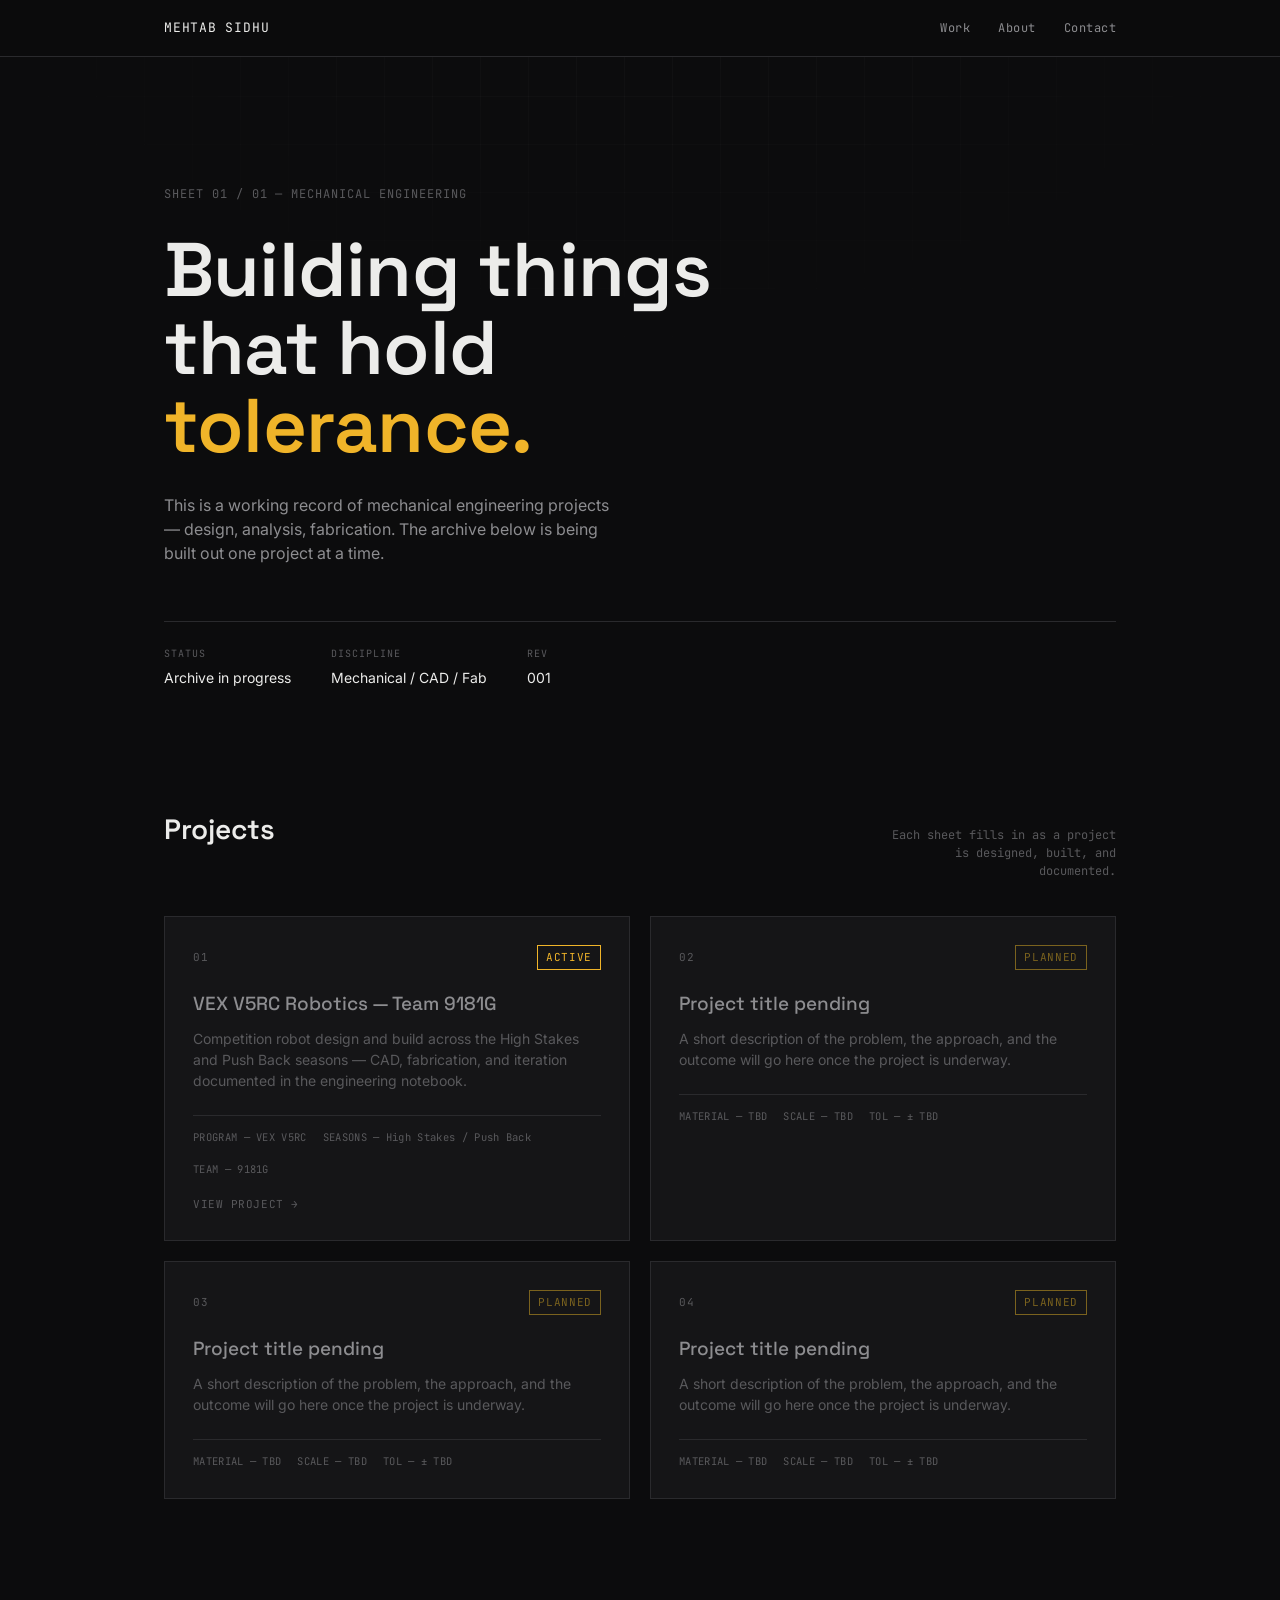
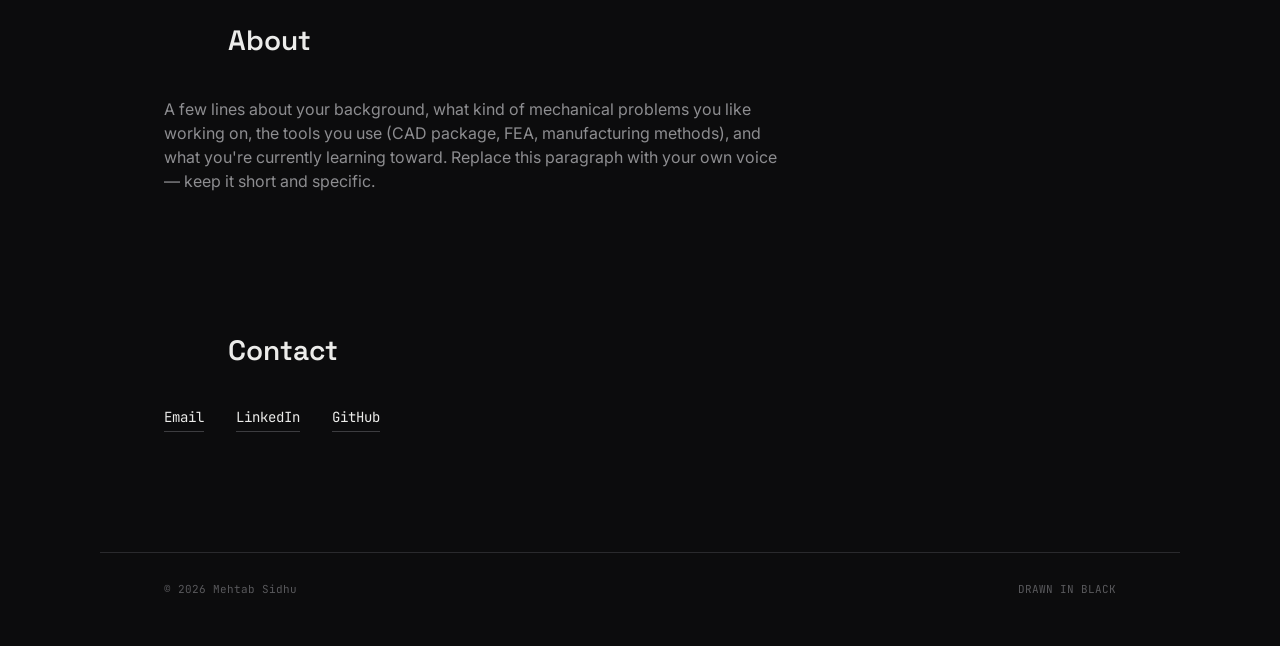
==== index.html @ 67f7d833 "Add portfolio site files" ====
<!DOCTYPE html>
<html lang="en">
<head>
<meta charset="UTF-8">
<meta name="viewport" content="width=device-width, initial-scale=1.0">
<title>Mehtab Sidhu — Mechanical Engineering Portfolio</title>
<meta name="description" content="Mechanical engineering projects, in development.">
<link rel="preconnect" href="https://fonts.googleapis.com">
<link rel="preconnect" href="https://fonts.gstatic.com" crossorigin>
<link href="https://fonts.googleapis.com/css2?family=Space+Grotesk:wght@400;500;600;700&family=Inter:wght@400;500;600&family=JetBrains+Mono:wght@400;500&display=swap" rel="stylesheet">
<link rel="stylesheet" href="style.css">
</head>
<body>

<div class="grid-overlay" aria-hidden="true"></div>

<header class="site-header">
  <div class="header-inner">
    <a href="#top" class="mark">MEHTAB&nbsp;SIDHU</a>
    <nav class="nav">
      <a href="#work">Work</a>
      <a href="#about">About</a>
      <a href="#contact">Contact</a>
    </nav>
  </div>
</header>

<main id="top">

  <section class="hero">
    <div class="hero-inner">
      <p class="hero-eyebrow">SHEET&nbsp;01&nbsp;/&nbsp;01 — MECHANICAL ENGINEERING</p>
      <h1 class="hero-title">
        Building things<br>
        that hold<br>
        <span class="accent">tolerance.</span>
      </h1>
      <p class="hero-sub">
        This is a working record of mechanical engineering projects —
        design, analysis, fabrication. The archive below is being built out
        one project at a time.
      </p>
      <div class="hero-meta">
        <div class="meta-block">
          <span class="meta-label">STATUS</span>
          <span class="meta-value">Archive in progress</span>
        </div>
        <div class="meta-block">
          <span class="meta-label">DISCIPLINE</span>
          <span class="meta-value">Mechanical / CAD / Fab</span>
        </div>
        <div class="meta-block">
          <span class="meta-label">REV</span>
          <span class="meta-value">001</span>
        </div>
      </div>
    </div>
  </section>

  <section class="work" id="work">
    <div class="section-head">
      <h2>Projects</h2>
      <p class="section-note">Each sheet fills in as a project is designed, built, and documented.</p>
    </div>

    <div class="project-grid">

      <a class="project-card" data-status="active" href="projects/vex-9181g.html">
        <div class="card-corner tl"></div><div class="card-corner tr"></div>
        <div class="card-corner bl"></div><div class="card-corner br"></div>
        <div class="card-top">
          <span class="card-index">01</span>
          <span class="card-status">ACTIVE</span>
        </div>
        <h3 class="card-title">VEX V5RC Robotics — Team 9181G</h3>
        <p class="card-desc">Competition robot design and build across the High Stakes and Push Back seasons — CAD, fabrication, and iteration documented in the engineering notebook.</p>
        <div class="card-spec">
          <span>PROGRAM — VEX V5RC</span>
          <span>SEASONS — High Stakes / Push Back</span>
          <span>TEAM — 9181G</span>
        </div>
        <span class="card-view">VIEW PROJECT →</span>
      </a>

      <article class="project-card" data-status="planned">
        <div class="card-corner tl"></div><div class="card-corner tr"></div>
        <div class="card-corner bl"></div><div class="card-corner br"></div>
        <div class="card-top">
          <span class="card-index">02</span>
          <span class="card-status">PLANNED</span>
        </div>
        <h3 class="card-title">Project title pending</h3>
        <p class="card-desc">A short description of the problem, the approach, and the outcome will go here once the project is underway.</p>
        <div class="card-spec">
          <span>MATERIAL — TBD</span>
          <span>SCALE — TBD</span>
          <span>TOL — ± TBD</span>
        </div>
      </article>

      <article class="project-card" data-status="planned">
        <div class="card-corner tl"></div><div class="card-corner tr"></div>
        <div class="card-corner bl"></div><div class="card-corner br"></div>
        <div class="card-top">
          <span class="card-index">03</span>
          <span class="card-status">PLANNED</span>
        </div>
        <h3 class="card-title">Project title pending</h3>
        <p class="card-desc">A short description of the problem, the approach, and the outcome will go here once the project is underway.</p>
        <div class="card-spec">
          <span>MATERIAL — TBD</span>
          <span>SCALE — TBD</span>
          <span>TOL — ± TBD</span>
        </div>
      </article>

      <article class="project-card" data-status="planned">
        <div class="card-corner tl"></div><div class="card-corner tr"></div>
        <div class="card-corner bl"></div><div class="card-corner br"></div>
        <div class="card-top">
          <span class="card-index">04</span>
          <span class="card-status">PLANNED</span>
        </div>
        <h3 class="card-title">Project title pending</h3>
        <p class="card-desc">A short description of the problem, the approach, and the outcome will go here once the project is underway.</p>
        <div class="card-spec">
          <span>MATERIAL — TBD</span>
          <span>SCALE — TBD</span>
          <span>TOL — ± TBD</span>
        </div>
      </article>

    </div>
  </section>

  <section class="about" id="about">
    <div class="section-head">
      <h2>About</h2>
    </div>
    <p class="about-text">
      A few lines about your background, what kind of mechanical problems you
      like working on, the tools you use (CAD package, FEA, manufacturing
      methods), and what you're currently learning toward. Replace this
      paragraph with your own voice — keep it short and specific.
    </p>
  </section>

  <section class="contact" id="contact">
    <div class="section-head">
      <h2>Contact</h2>
    </div>
    <div class="contact-links">
      <a href="mailto:sidhumehtab844@gmail.com" class="contact-link">Email</a>
      <a href="https://www.linkedin.com/in/mehtabsidhu/" target="_blank" rel="noopener" class="contact-link">LinkedIn</a>
      <a href="https://github.com/mehtabss" target="_blank" rel="noopener" class="contact-link">GitHub</a>
    </div>
  </section>

</main>

<footer class="site-footer">
  <span>© <span id="year"></span> Mehtab Sidhu</span>
  <span>DRAWN&nbsp;IN&nbsp;BLACK</span>
</footer>

<script src="script.js"></script>
</body>
</html>
---- style.css ----
:root{
  --bg: #0c0c0d;
  --surface: #151517;
  --surface-hover: #1b1b1e;
  --border: #2a2a2d;
  --border-strong: #3d3d40;
  --text: #ececea;
  --text-muted: #8d8d90;
  --text-dim: #59595c;
  --accent: #f0b429;
  --accent-dim: #7a621e;

  --font-display: 'Space Grotesk', sans-serif;
  --font-body: 'Inter', sans-serif;
  --font-mono: 'JetBrains Mono', monospace;

  --max-w: 1080px;
  --edge: clamp(20px, 5vw, 64px);
}

*{ box-sizing: border-box; }
html{ scroll-behavior: smooth; }

body{
  margin:0;
  background: var(--bg);
  color: var(--text);
  font-family: var(--font-body);
  line-height: 1.5;
  -webkit-font-smoothing: antialiased;
}

@media (prefers-reduced-motion: reduce){
  html{ scroll-behavior:auto; }
  *{ animation-duration: 0.001ms !important; transition-duration: 0.001ms !important; }
}

a{ color: inherit; }

/* faint blueprint grid, fixed behind everything */
.grid-overlay{
  position: fixed;
  inset: 0;
  z-index: 0;
  pointer-events: none;
  background-image:
    linear-gradient(to right, rgba(255,255,255,0.028) 1px, transparent 1px),
    linear-gradient(to bottom, rgba(255,255,255,0.028) 1px, transparent 1px);
  background-size: 48px 48px;
  mask-image: radial-gradient(ellipse 80% 60% at 50% 0%, black 0%, transparent 70%);
}

/* ---------- header ---------- */
.site-header{
  position: sticky;
  top: 0;
  z-index: 10;
  background: rgba(12,12,13,0.82);
  backdrop-filter: blur(8px);
  border-bottom: 1px solid var(--border);
}
.header-inner{
  max-width: var(--max-w);
  margin: 0 auto;
  padding: 18px var(--edge);
  display: flex;
  align-items: center;
  justify-content: space-between;
}
.mark{
  font-family: var(--font-mono);
  font-size: 13px;
  letter-spacing: 0.06em;
  text-decoration: none;
  color: var(--text);
}
.nav{ display:flex; gap: 28px; }
.nav a{
  font-family: var(--font-mono);
  font-size: 12px;
  letter-spacing: 0.04em;
  text-decoration:none;
  color: var(--text-muted);
  transition: color .15s ease;
}
.nav a:hover{ color: var(--accent); }
.nav a:focus-visible, .mark:focus-visible, .contact-link:focus-visible{
  outline: 1px solid var(--accent);
  outline-offset: 3px;
}

main{ position: relative; z-index: 1; }

/* ---------- hero ---------- */
.hero{
  max-width: var(--max-w);
  margin: 0 auto;
  padding: clamp(64px, 12vw, 128px) var(--edge) 80px;
}
.hero-eyebrow{
  font-family: var(--font-mono);
  font-size: 12px;
  color: var(--text-dim);
  letter-spacing: 0.08em;
  margin: 0 0 28px;
}
.hero-title{
  font-family: var(--font-display);
  font-weight: 600;
  font-size: clamp(40px, 7vw, 76px);
  line-height: 1.03;
  letter-spacing: -0.01em;
  margin: 0 0 28px;
}
.hero-title .accent{ color: var(--accent); }
.hero-sub{
  max-width: 46ch;
  color: var(--text-muted);
  font-size: 16px;
  margin: 0 0 56px;
}
.hero-meta{
  display: flex;
  flex-wrap: wrap;
  gap: 40px;
  border-top: 1px solid var(--border);
  padding-top: 24px;
}
.meta-block{ display:flex; flex-direction:column; gap:6px; }
.meta-label{
  font-family: var(--font-mono);
  font-size: 10px;
  letter-spacing: 0.1em;
  color: var(--text-dim);
}
.meta-value{ font-size: 14px; color: var(--text); }

/* ---------- section heads ---------- */
.section-head{
  max-width: var(--max-w);
  margin: 0 auto;
  padding: 0 var(--edge);
  display: flex;
  align-items: baseline;
  justify-content: space-between;
  gap: 24px;
  margin-bottom: 36px;
}
.section-head h2{
  font-family: var(--font-display);
  font-weight: 600;
  font-size: 28px;
  margin: 0;
}
.section-note{
  font-family: var(--font-mono);
  font-size: 12px;
  color: var(--text-dim);
  text-align: right;
  max-width: 32ch;
  margin: 0;
}

/* ---------- work / project grid ---------- */
.work{ padding: 40px 0 100px; }
.project-grid{
  max-width: var(--max-w);
  margin: 0 auto;
  padding: 0 var(--edge);
  display: grid;
  grid-template-columns: repeat(2, 1fr);
  gap: 20px;
}
@media (max-width: 720px){
  .project-grid{ grid-template-columns: 1fr; }
  .section-head{ flex-direction: column; align-items: flex-start; }
  .section-note{ text-align: left; }
}

.project-card{
  position: relative;
  background: var(--surface);
  border: 1px solid var(--border);
  padding: 28px;
  transition: background .2s ease, border-color .2s ease, transform .2s ease;
}
a.project-card{
  display: block;
  text-decoration: none;
  color: inherit;
}
.card-view{
  display: block;
  margin-top: 18px;
  font-family: var(--font-mono);
  font-size: 11px;
  letter-spacing: 0.05em;
  color: var(--text-dim);
  transition: color .15s ease;
}
a.project-card:hover .card-view{ color: var(--accent); }
.project-card:hover{
  background: var(--surface-hover);
  border-color: var(--border-strong);
  transform: translateY(-2px);
}

.card-corner{
  position: absolute;
  width: 10px;
  height: 10px;
  border-color: var(--text-dim);
  opacity: 0;
  transition: opacity .2s ease, border-color .2s ease;
}
.project-card:hover .card-corner{ opacity: 1; border-color: var(--accent); }
.card-corner.tl{ top:-1px; left:-1px; border-top:1px solid; border-left:1px solid; }
.card-corner.tr{ top:-1px; right:-1px; border-top:1px solid; border-right:1px solid; }
.card-corner.bl{ bottom:-1px; left:-1px; border-bottom:1px solid; border-left:1px solid; }
.card-corner.br{ bottom:-1px; right:-1px; border-bottom:1px solid; border-right:1px solid; }

.card-top{
  display:flex;
  justify-content: space-between;
  align-items:center;
  margin-bottom: 20px;
  font-family: var(--font-mono);
  font-size: 11px;
  letter-spacing: 0.06em;
}
.card-index{ color: var(--text-dim); }
.card-status{
  color: var(--accent-dim);
  border: 1px solid var(--accent-dim);
  padding: 3px 8px;
}
.project-card[data-status="active"] .card-status{
  color: var(--accent); border-color: var(--accent);
}

.card-title{
  font-family: var(--font-display);
  font-weight: 500;
  font-size: 19px;
  margin: 0 0 10px;
  color: var(--text-muted);
}
.card-desc{
  font-size: 14px;
  color: var(--text-dim);
  margin: 0 0 24px;
  max-width: 46ch;
}
.card-spec{
  display:flex;
  flex-wrap: wrap;
  gap: 16px;
  font-family: var(--font-mono);
  font-size: 10.5px;
  letter-spacing: 0.03em;
  color: var(--text-dim);
  border-top: 1px solid var(--border);
  padding-top: 14px;
}

/* ---------- about ---------- */
.about{
  max-width: var(--max-w);
  margin: 0 auto;
  padding: 20px var(--edge) 100px;
}
.about-text{
  max-width: 62ch;
  color: var(--text-muted);
  font-size: 16px;
}

/* ---------- contact ---------- */
.contact{
  max-width: var(--max-w);
  margin: 0 auto;
  padding: 20px var(--edge) 120px;
}
.contact-links{ display:flex; gap: 32px; flex-wrap: wrap; }
.contact-link{
  font-family: var(--font-mono);
  font-size: 14px;
  text-decoration: none;
  color: var(--text);
  border-bottom: 1px solid var(--border-strong);
  padding-bottom: 3px;
  transition: color .15s ease, border-color .15s ease;
}
.contact-link:hover{ color: var(--accent); border-color: var(--accent); }

/* ---------- project detail page ---------- */
.breadcrumb{
  max-width: var(--max-w);
  margin: 0 auto;
  padding: 28px var(--edge) 0;
}
.breadcrumb a{
  font-family: var(--font-mono);
  font-size: 12px;
  letter-spacing: 0.04em;
  text-decoration: none;
  color: var(--text-dim);
  transition: color .15s ease;
}
.breadcrumb a:hover{ color: var(--accent); }

.detail-section{
  max-width: var(--max-w);
  margin: 0 auto;
  padding: 20px var(--edge) 80px;
}
.detail-section h2{
  font-family: var(--font-display);
  font-weight: 600;
  font-size: 26px;
  margin: 0 0 8px;
}
.detail-section-note{
  font-family: var(--font-mono);
  font-size: 12px;
  color: var(--text-dim);
  margin: 0 0 32px;
  max-width: 60ch;
}
.overview-text{
  max-width: 68ch;
  color: var(--text-muted);
  font-size: 16px;
}

/* engineering notebook links */
.notebook-grid{
  display: grid;
  grid-template-columns: repeat(2, 1fr);
  gap: 20px;
}
@media (max-width: 640px){ .notebook-grid{ grid-template-columns: 1fr; } }

.notebook-card{
  display: flex;
  flex-direction: column;
  gap: 10px;
  background: var(--surface);
  border: 1px solid var(--border);
  padding: 24px;
  text-decoration: none;
  color: inherit;
  transition: border-color .2s ease, background .2s ease;
}
.notebook-card:hover{ border-color: var(--accent); background: var(--surface-hover); }
.notebook-label{
  font-family: var(--font-mono);
  font-size: 10px;
  letter-spacing: 0.1em;
  color: var(--text-dim);
}
.notebook-title{
  font-family: var(--font-display);
  font-weight: 500;
  font-size: 19px;
}
.notebook-arrow{
  font-family: var(--font-mono);
  font-size: 12px;
  color: var(--accent);
  margin-top: 4px;
}

/* photo / cad galleries */
.gallery-grid{
  display: grid;
  grid-template-columns: repeat(3, 1fr);
  gap: 16px;
}
.gallery-grid.cad-grid{ grid-template-columns: repeat(2, 1fr); }
@media (max-width: 780px){
  .gallery-grid{ grid-template-columns: repeat(2, 1fr); }
}
@media (max-width: 480px){
  .gallery-grid, .gallery-grid.cad-grid{ grid-template-columns: 1fr; }
}

.gallery-item{ margin: 0; }
.gallery-item img{
  width: 100%;
  height: 100%;
  object-fit: cover;
  display: block;
}
.ph-img{
  aspect-ratio: 4 / 3;
  border: 1px dashed var(--border-strong);
  background: var(--surface);
  display: flex;
  align-items: center;
  justify-content: center;
  font-family: var(--font-mono);
  font-size: 11px;
  letter-spacing: 0.05em;
  color: var(--text-dim);
  text-align: center;
  padding: 12px;
}
.cad-grid .ph-img{ aspect-ratio: 16 / 10; }
.gallery-item figcaption{
  margin-top: 8px;
  font-family: var(--font-mono);
  font-size: 11px;
  color: var(--text-dim);
}

/* ---------- footer ---------- */
.site-footer{
  position: relative;
  z-index: 1;
  max-width: var(--max-w);
  margin: 0 auto;
  padding: 28px var(--edge) 48px;
  display:flex;
  justify-content: space-between;
  font-family: var(--font-mono);
  font-size: 11px;
  color: var(--text-dim);
  border-top: 1px solid var(--border);
}
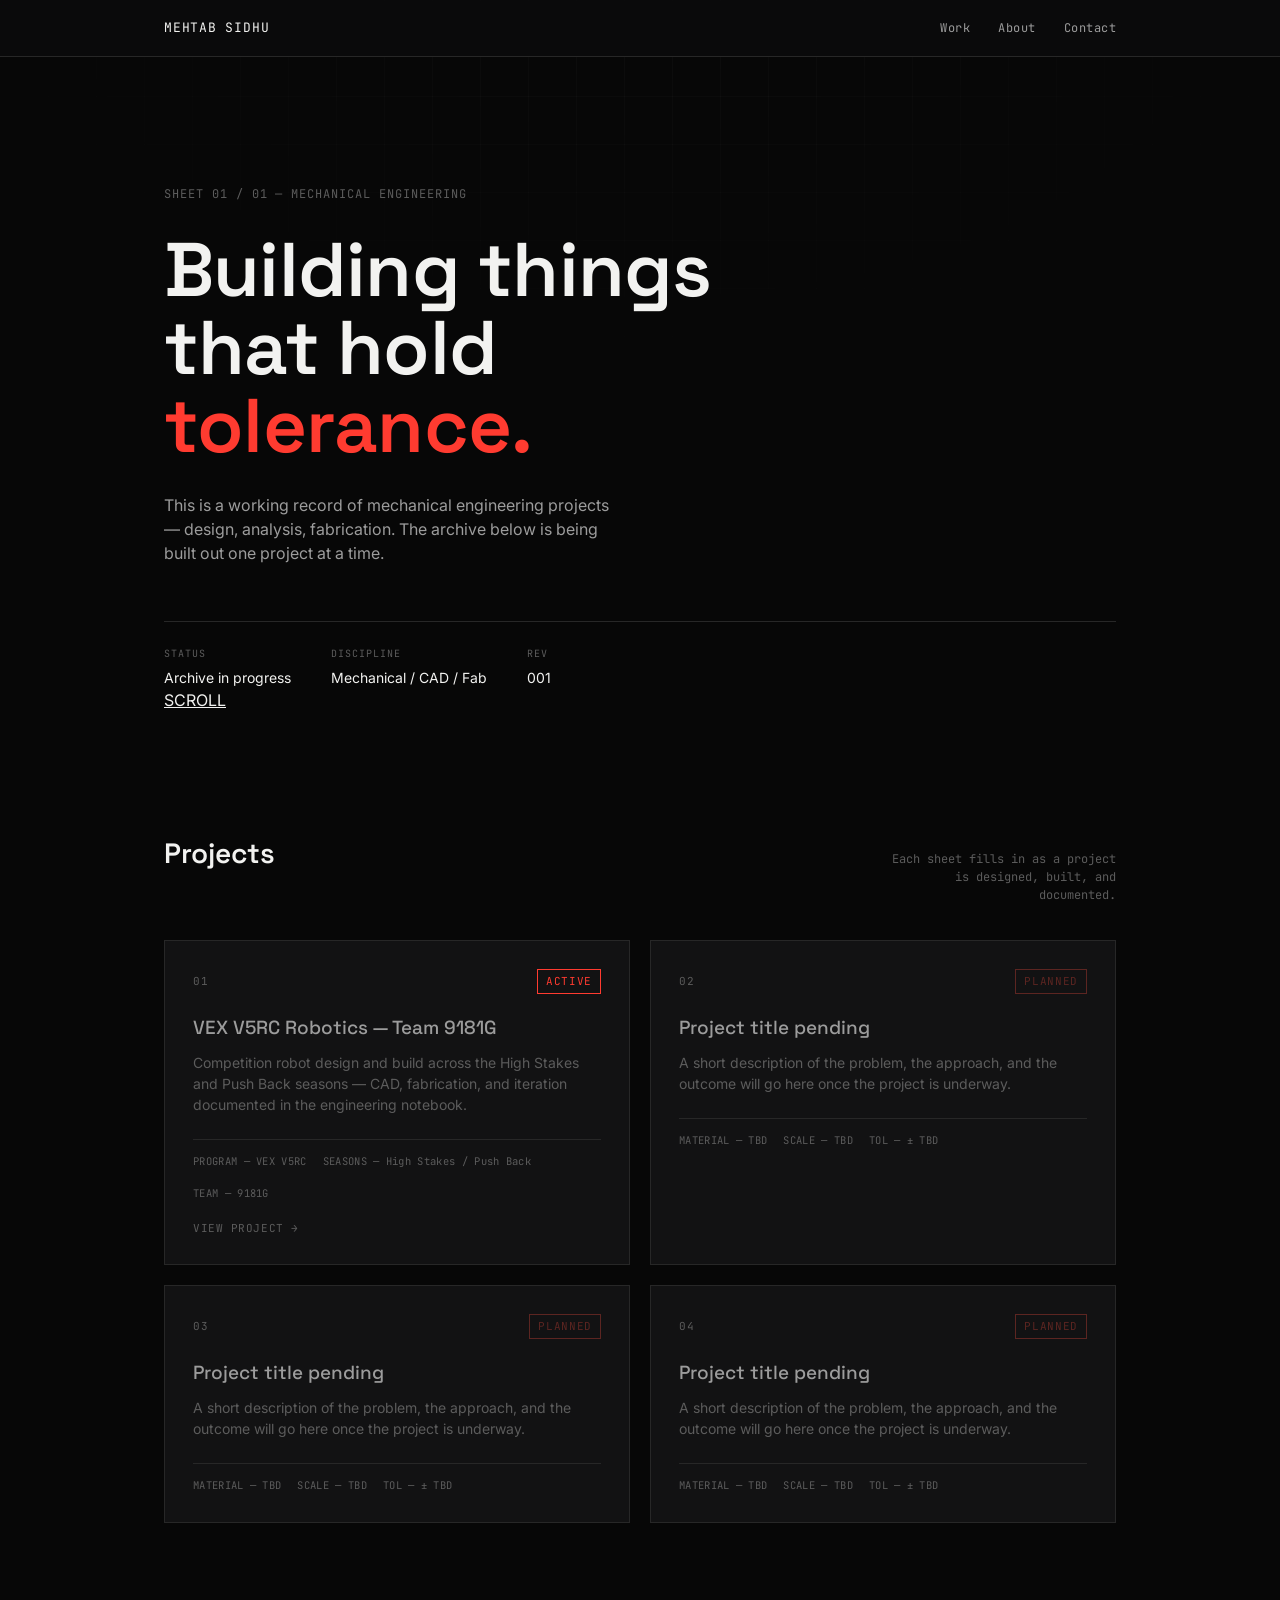
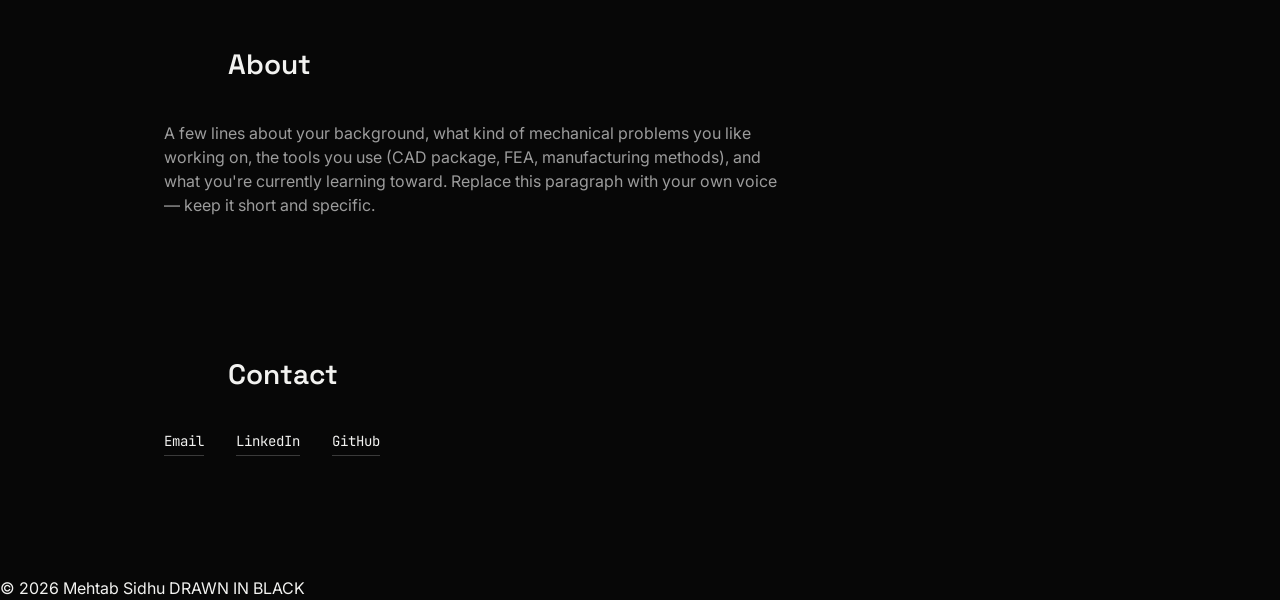
==== commit 24c72b4e: "Redesign black and white theme" ====
--- a/index.html
+++ b/index.html
@@ -55,6 +55,11 @@
         </div>
       </div>
     </div>
+
+    <a href="#work" class="scroll-cue" aria-label="Scroll to projects">
+      <span class="scroll-cue-line"></span>
+      <span>SCROLL</span>
+    </a>
   </section>
 
   <section class="work" id="work">
@@ -165,4 +170,4 @@
 
 <script src="script.js"></script>
 </body>
-</html>
+</html>
--- a/style.css
+++ b/style.css
@@ -1,14 +1,14 @@
 :root{
-  --bg: #0c0c0d;
-  --surface: #151517;
-  --surface-hover: #1b1b1e;
-  --border: #2a2a2d;
-  --border-strong: #3d3d40;
-  --text: #ececea;
-  --text-muted: #8d8d90;
-  --text-dim: #59595c;
-  --accent: #f0b429;
-  --accent-dim: #7a621e;
+  --bg: #070707;
+  --surface: #121213;
+  --surface-hover: #191919;
+  --border: #272727;
+  --border-strong: #3a3a3a;
+  --text: #f2f2f0;
+  --text-muted: #9c9c9c;
+  --text-dim: #5c5c5c;
+  --accent: #ff3b30;
+  --accent-dim: #5c2521;
 
   --font-display: 'Space Grotesk', sans-serif;
   --font-body: 'Inter', sans-serif;
@@ -89,10 +89,11 @@
   outline-offset: 3px;
 }
 
-main{ position: relative; z-index: 1; }
+main{ position: relative; z-index: 2; }
 
 /* ---------- hero ---------- */
 .hero{
+  position: relative;
   max-width: var(--max-w);
   margin: 0 auto;
   padding: clamp(64px, 12vw, 128px) var(--edge) 80px;
@@ -414,17 +415,105 @@
   color: var(--text-dim);
 }
 
-/* ---------- footer ---------- */
-.site-footer{
-  position: relative;
+/* ---------- custom cursor + ambient light ---------- */
+body.has-custom-cursor,
+body.has-custom-cursor a,
+body.has-custom-cursor button{
+  cursor: none;
+}
+
+.cursor-dot{
+  position: fixed;
+  top: 0; left: 0;
+  width: 8px;
+  height: 8px;
+  background: var(--accent);
+  border-radius: 50%;
+  pointer-events: none;
+  z-index: 9999;
+  opacity: 0;
+  transition: opacity .3s ease;
+  will-change: transform;
+}
+.cursor-ring{
+  position: fixed;
+  top: 0; left: 0;
+  width: 32px;
+  height: 32px;
+  border: 1px solid var(--accent);
+  border-radius: 50%;
+  pointer-events: none;
+  z-index: 9998;
+  opacity: 0;
+  transition: opacity .3s ease, width .25s ease, height .25s ease;
+  will-change: transform;
+}
+body.cursor-ready .cursor-dot,
+body.cursor-ready .cursor-ring{ opacity: .85; }
+body.cursor-hover .cursor-ring{
+  width: 52px;
+  height: 52px;
+  border-color: var(--accent);
+}
+body.cursor-hover .cursor-dot{ opacity: 0; }
+
+.cursor-glow{
+  position: fixed;
+  inset: 0;
   z-index: 1;
-  max-width: var(--max-w);
-  margin: 0 auto;
-  padding: 28px var(--edge) 48px;
-  display:flex;
-  justify-content: space-between;
-  font-family: var(--font-mono);
-  font-size: 11px;
-  color: var(--text-dim);
-  border-top: 1px solid var(--border);
-}
+  pointer-events: none;
+  opacity: 0;
+  transition: opacity .4s ease;
+  background: radial-gradient(
+    circle at var(--mx, 50%) var(--my, 50%),
+    rgba(255, 59, 48, 0.16),
+    rgba(255, 255, 255, 0.05) 32%,
+    transparent 58%
+  );
+  mix-blend-mode: screen;
+}
+body.cursor-ready .cursor-glow{ opacity: 1; }
+
+/* ---------- intro sequence ---------- */
+body.intro-active{ overflow: hidden; }
+
+.intro-loader{
+  position: fixed;
+  inset: 0;
+  z-index: 10000;
+  background: var(--bg);
+  display: flex;
+  flex-direction: column;
+  align-items: center;
+  justify-content: center;
+  gap: 22px;
+  opacity: 1;
+  transition: opacity .5s ease;
+}
+.intro-loader.is-hiding{ opacity: 0; pointer-events: none; }
+
+.intro-mark{
+  font-family: var(--font-mono);
+  font-size: 13px;
+  letter-spacing: 0.35em;
+  color: var(--text-dim);
+  animation: intro-pulse 1.6s ease-in-out infinite;
+}
+.intro-line{
+  width: 1px;
+  height: 44px;
+  background: var(--accent);
+  transform: scaleY(0);
+  transform-origin: top;
+  animation: intro-grow 1.3s ease forwards;
+}
+@keyframes intro-grow{ to{ transform: scaleY(1); } }
+@keyframes intro-pulse{ 0%, 100%{ opacity: .35; } 50%{ opacity: 1; } }
+
+.intro-skip{
+  position: absolute;
+  bottom: 28px;
+  right: 28px;
+  background: none;
+  border: 1px solid var(--border-strong);
+  color:
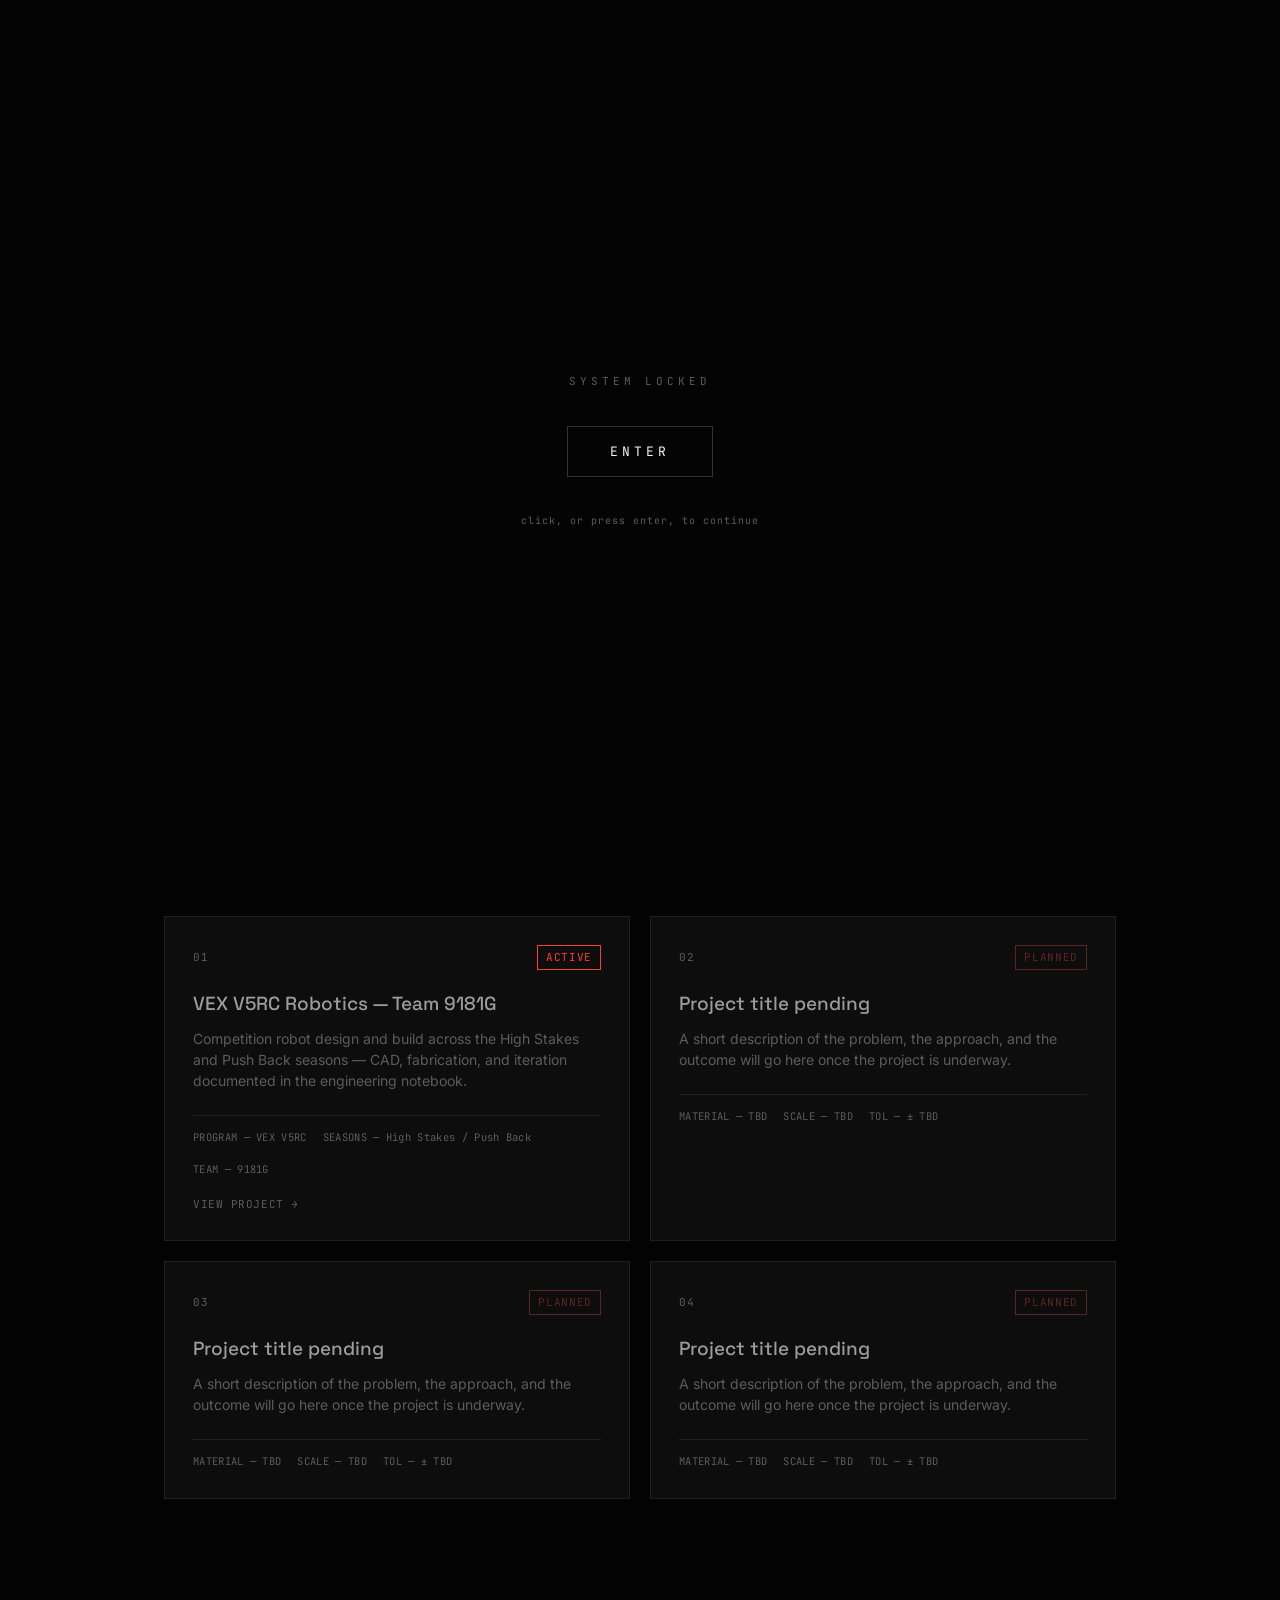
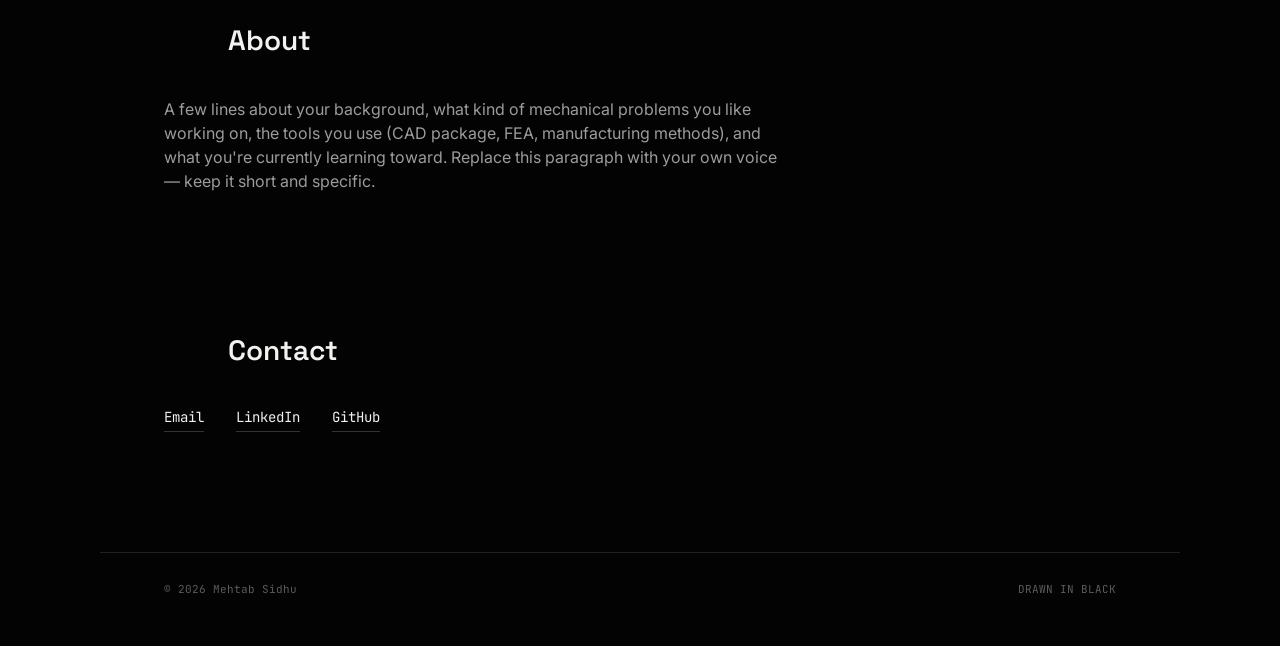
==== commit 73eb2f02: "Redesign black and white theme" ====
--- a/index.html
+++ b/index.html
@@ -3,7 +3,7 @@
 <head>
 <meta charset="UTF-8">
 <meta name="viewport" content="width=device-width, initial-scale=1.0">
-<title>Mehtab Sidhu — Mechanical Engineering Portfolio</title>
+<title>Mehtab Sidhu &mdash; Mechanical Engineering Portfolio</title>
 <meta name="description" content="Mechanical engineering projects, in development.">
 <link rel="preconnect" href="https://fonts.googleapis.com">
 <link rel="preconnect" href="https://fonts.gstatic.com" crossorigin>
@@ -29,14 +29,14 @@
 
   <section class="hero">
     <div class="hero-inner">
-      <p class="hero-eyebrow">SHEET&nbsp;01&nbsp;/&nbsp;01 — MECHANICAL ENGINEERING</p>
+      <p class="hero-eyebrow">SHEET&nbsp;01&nbsp;/&nbsp;01 &mdash; MECHANICAL ENGINEERING</p>
       <h1 class="hero-title">
         Building things<br>
         that hold<br>
         <span class="accent">tolerance.</span>
       </h1>
       <p class="hero-sub">
-        This is a working record of mechanical engineering projects —
+        This is a working record of mechanical engineering projects &mdash;
         design, analysis, fabrication. The archive below is being built out
         one project at a time.
       </p>
@@ -77,14 +77,14 @@
           <span class="card-index">01</span>
           <span class="card-status">ACTIVE</span>
         </div>
-        <h3 class="card-title">VEX V5RC Robotics — Team 9181G</h3>
-        <p class="card-desc">Competition robot design and build across the High Stakes and Push Back seasons — CAD, fabrication, and iteration documented in the engineering notebook.</p>
+        <h3 class="card-title">VEX V5RC Robotics &mdash; Team 9181G</h3>
+        <p class="card-desc">Competition robot design and build across the High Stakes and Push Back seasons &mdash; CAD, fabrication, and iteration documented in the engineering notebook.</p>
         <div class="card-spec">
-          <span>PROGRAM — VEX V5RC</span>
-          <span>SEASONS — High Stakes / Push Back</span>
-          <span>TEAM — 9181G</span>
+          <span>PROGRAM &mdash; VEX V5RC</span>
+          <span>SEASONS &mdash; High Stakes / Push Back</span>
+          <span>TEAM &mdash; 9181G</span>
         </div>
-        <span class="card-view">VIEW PROJECT →</span>
+        <span class="card-view">VIEW PROJECT &rarr;</span>
       </a>
 
       <article class="project-card" data-status="planned">
@@ -97,9 +97,9 @@
         <h3 class="card-title">Project title pending</h3>
         <p class="card-desc">A short description of the problem, the approach, and the outcome will go here once the project is underway.</p>
         <div class="card-spec">
-          <span>MATERIAL — TBD</span>
-          <span>SCALE — TBD</span>
-          <span>TOL — ± TBD</span>
+          <span>MATERIAL &mdash; TBD</span>
+          <span>SCALE &mdash; TBD</span>
+          <span>TOL &mdash; &plusmn; TBD</span>
         </div>
       </article>
 
@@ -113,9 +113,9 @@
         <h3 class="card-title">Project title pending</h3>
         <p class="card-desc">A short description of the problem, the approach, and the outcome will go here once the project is underway.</p>
         <div class="card-spec">
-          <span>MATERIAL — TBD</span>
-          <span>SCALE — TBD</span>
-          <span>TOL — ± TBD</span>
+          <span>MATERIAL &mdash; TBD</span>
+          <span>SCALE &mdash; TBD</span>
+          <span>TOL &mdash; &plusmn; TBD</span>
         </div>
       </article>
 
@@ -129,9 +129,9 @@
         <h3 class="card-title">Project title pending</h3>
         <p class="card-desc">A short description of the problem, the approach, and the outcome will go here once the project is underway.</p>
         <div class="card-spec">
-          <span>MATERIAL — TBD</span>
-          <span>SCALE — TBD</span>
-          <span>TOL — ± TBD</span>
+          <span>MATERIAL &mdash; TBD</span>
+          <span>SCALE &mdash; TBD</span>
+          <span>TOL &mdash; &plusmn; TBD</span>
         </div>
       </article>
 
@@ -146,7 +146,7 @@
       A few lines about your background, what kind of mechanical problems you
       like working on, the tools you use (CAD package, FEA, manufacturing
       methods), and what you're currently learning toward. Replace this
-      paragraph with your own voice — keep it short and specific.
+      paragraph with your own voice &mdash; keep it short and specific.
     </p>
   </section>
 
@@ -164,7 +164,7 @@
 </main>
 
 <footer class="site-footer">
-  <span>© <span id="year"></span> Mehtab Sidhu</span>
+  <span>&copy; <span id="year"></span> Mehtab Sidhu</span>
   <span>DRAWN&nbsp;IN&nbsp;BLACK</span>
 </footer>
 
--- a/style.css
+++ b/style.css
@@ -1,14 +1,15 @@
 :root{
-  --bg: #070707;
-  --surface: #121213;
-  --surface-hover: #191919;
-  --border: #272727;
-  --border-strong: #3a3a3a;
+  --bg: #030303;
+  --surface: #0d0d0e;
+  --surface-hover: #141415;
+  --border: #202020;
+  --border-strong: #333333;
   --text: #f2f2f0;
   --text-muted: #9c9c9c;
   --text-dim: #5c5c5c;
   --accent: #ff3b30;
   --accent-dim: #5c2521;
+  --accent-2: #3bd1ff;
 
   --font-display: 'Space Grotesk', sans-serif;
   --font-body: 'Inter', sans-serif;
@@ -438,8 +439,8 @@
 .cursor-ring{
   position: fixed;
   top: 0; left: 0;
-  width: 32px;
-  height: 32px;
+  width: 13px;
+  height: 13px;
   border: 1px solid var(--accent);
   border-radius: 50%;
   pointer-events: none;
@@ -451,8 +452,8 @@
 body.cursor-ready .cursor-dot,
 body.cursor-ready .cursor-ring{ opacity: .85; }
 body.cursor-hover .cursor-ring{
-  width: 52px;
-  height: 52px;
+  width: 22px;
+  height: 22px;
   border-color: var(--accent);
 }
 body.cursor-hover .cursor-dot{ opacity: 0; }
@@ -474,10 +475,10 @@
 }
 body.cursor-ready .cursor-glow{ opacity: 1; }
 
-/* ---------- intro sequence ---------- */
-body.intro-active{ overflow: hidden; }
-
-.intro-loader{
+/* ---------- entry gate ---------- */
+body.gate-active{ overflow: hidden; }
+
+.gate{
   position: fixed;
   inset: 0;
   z-index: 10000;
@@ -486,34 +487,152 @@
   flex-direction: column;
   align-items: center;
   justify-content: center;
-  gap: 22px;
+  gap: 26px;
   opacity: 1;
-  transition: opacity .5s ease;
-}
-.intro-loader.is-hiding{ opacity: 0; pointer-events: none; }
-
-.intro-mark{
-  font-family: var(--font-mono);
-  font-size: 13px;
+  transition: opacity .4s ease;
+  overflow: hidden;
+}
+.gate.is-hiding{ opacity: 0; pointer-events: none; }
+
+.gate-noise{
+  position: absolute;
+  inset: 0;
+  pointer-events: none;
+  opacity: 0.05;
+  background-image: repeating-linear-gradient(
+    0deg,
+    rgba(255,255,255,0.9) 0px,
+    transparent 1px,
+    transparent 3px
+  );
+  mix-blend-mode: overlay;
+}
+
+.gate-label{
+  font-family: var(--font-mono);
+  font-size: 11px;
   letter-spacing: 0.35em;
   color: var(--text-dim);
-  animation: intro-pulse 1.6s ease-in-out infinite;
-}
-.intro-line{
-  width: 1px;
-  height: 44px;
-  background: var(--accent);
-  transform: scaleY(0);
-  transform-origin: top;
-  animation: intro-grow 1.3s ease forwards;
-}
-@keyframes intro-grow{ to{ transform: scaleY(1); } }
-@keyframes intro-pulse{ 0%, 100%{ opacity: .35; } 50%{ opacity: 1; } }
-
-.intro-skip{
-  position: absolute;
-  bottom: 28px;
-  right: 28px;
+}
+
+.gate-button{
+  position: relative;
   background: none;
   border: 1px solid var(--border-strong);
-  color:+  color: var(--text);
+  font-family: var(--font-mono);
+  font-size: 13px;
+  letter-spacing: 0.3em;
+  padding: 16px 42px;
+  cursor: pointer;
+  transition: border-color .2s ease, color .2s ease;
+}
+.gate-button:hover{ border-color: var(--accent); }
+.gate-button::before,
+.gate-button::after{
+  content: attr(data-text);
+  position: absolute;
+  inset: 0;
+  display: flex;
+  align-items: center;
+  justify-content: center;
+  letter-spacing: 0.3em;
+  background: var(--bg);
+  pointer-events: none;
+}
+.gate-button::before{
+  color: var(--accent);
+  clip-path: inset(0 0 100% 0);
+  mix-blend-mode: screen;
+  animation: gate-glitch-a 3s infinite steps(1);
+}
+.gate-button::after{
+  color: var(--accent-2);
+  clip-path: inset(0 0 100% 0);
+  mix-blend-mode: screen;
+  animation: gate-glitch-b 3.6s infinite steps(1);
+}
+@keyframes gate-glitch-a{
+  0%, 91%{ clip-path: inset(0 0 100% 0); transform: translate(0,0); }
+  92%{ clip-path: inset(20% 0 60% 0); transform: translate(-2px,0); }
+  95%{ clip-path: inset(60% 0 5% 0); transform: translate(2px,0); }
+  100%{ clip-path: inset(0 0 100% 0); transform: translate(0,0); }
+}
+@keyframes gate-glitch-b{
+  0%, 89%{ clip-path: inset(0 0 100% 0); transform: translate(0,0); }
+  90%{ clip-path: inset(55% 0 10% 0); transform: translate(2px,0); }
+  94%{ clip-path: inset(10% 0 70% 0); transform: translate(-2px,0); }
+  100%{ clip-path: inset(0 0 100% 0); transform: translate(0,0); }
+}
+
+.gate-hint{
+  font-family: var(--font-mono);
+  font-size: 10px;
+  letter-spacing: 0.1em;
+  color: var(--text-dim);
+}
+
+@media (prefers-reduced-motion: reduce){
+  .gate-button::before, .gate-button::after{ animation: none; }
+}
+
+/* ---------- scroll reveal / glitch-in ---------- */
+.reveal-item{ opacity: 0; }
+.reveal-item.is-visible{
+  opacity: 1;
+  animation: glitch-in .5s steps(6) forwards;
+}
+@keyframes glitch-in{
+  0%{ clip-path: inset(0 0 100% 0); transform: translate(-6px,0); opacity: 0; }
+  16%{ clip-path: inset(45% 0 20% 0); transform: translate(4px,0); opacity: 1; }
+  32%{ clip-path: inset(10% 0 65% 0); transform: translate(-3px,0); }
+  48%{ clip-path: inset(70% 0 4% 0); transform: translate(2px,0); }
+  64%{ clip-path: inset(0 0 0 0); transform: translate(0,0); }
+  100%{ clip-path: inset(0 0 0 0); transform: translate(0,0); opacity: 1; }
+}
+@media (prefers-reduced-motion: reduce){
+  .reveal-item{ opacity: 1; }
+  .reveal-item.is-visible{ animation: none; }
+}
+
+/* ---------- scroll cue ---------- */
+.scroll-cue{
+  position: absolute;
+  left: var(--edge);
+  bottom: 32px;
+  display: flex;
+  flex-direction: column;
+  align-items: center;
+  gap: 10px;
+  text-decoration: none;
+  color: var(--text-dim);
+  font-family: var(--font-mono);
+  font-size: 10px;
+  letter-spacing: 0.15em;
+  animation: scroll-bounce 2.4s ease-in-out infinite;
+}
+.scroll-cue-line{ width: 1px; height: 34px; background: var(--border-strong); transition: background .15s ease; }
+.scroll-cue:hover{ color: var(--accent); }
+.scroll-cue:hover .scroll-cue-line{ background: var(--accent); }
+@keyframes scroll-bounce{ 0%, 100%{ transform: translateY(0); } 50%{ transform: translateY(6px); } }
+
+@media (max-width: 640px){
+  .scroll-cue{ display: none; }
+}
+
+@media (prefers-reduced-motion: reduce){
+  .scroll-cue{ animation: none; }
+}
+.site-footer{
+  position: relative;
+  z-index: 2;
+  max-width: var(--max-w);
+  margin: 0 auto;
+  padding: 28px var(--edge) 48px;
+  display:flex;
+  justify-content: space-between;
+  font-family: var(--font-mono);
+  font-size: 11px;
+  color: var(--text-dim);
+  border-top: 1px solid var(--border);
+}
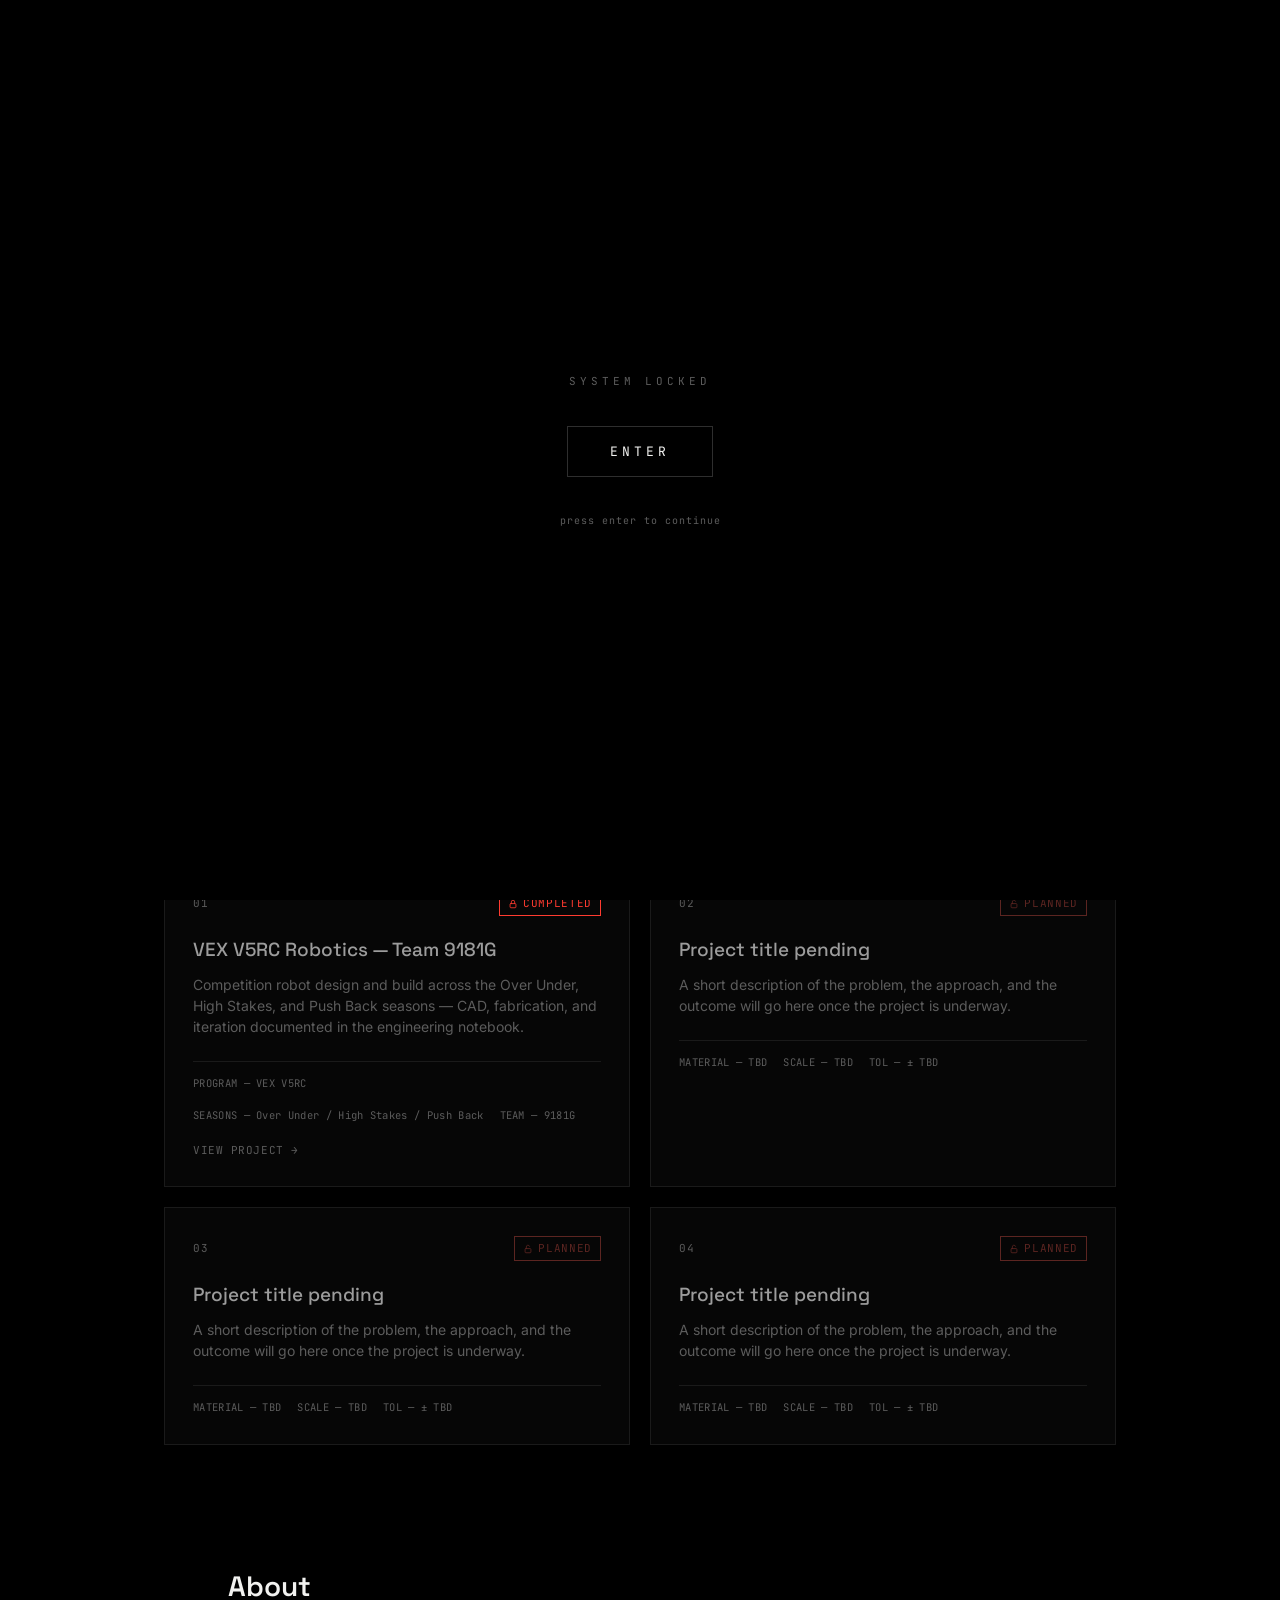
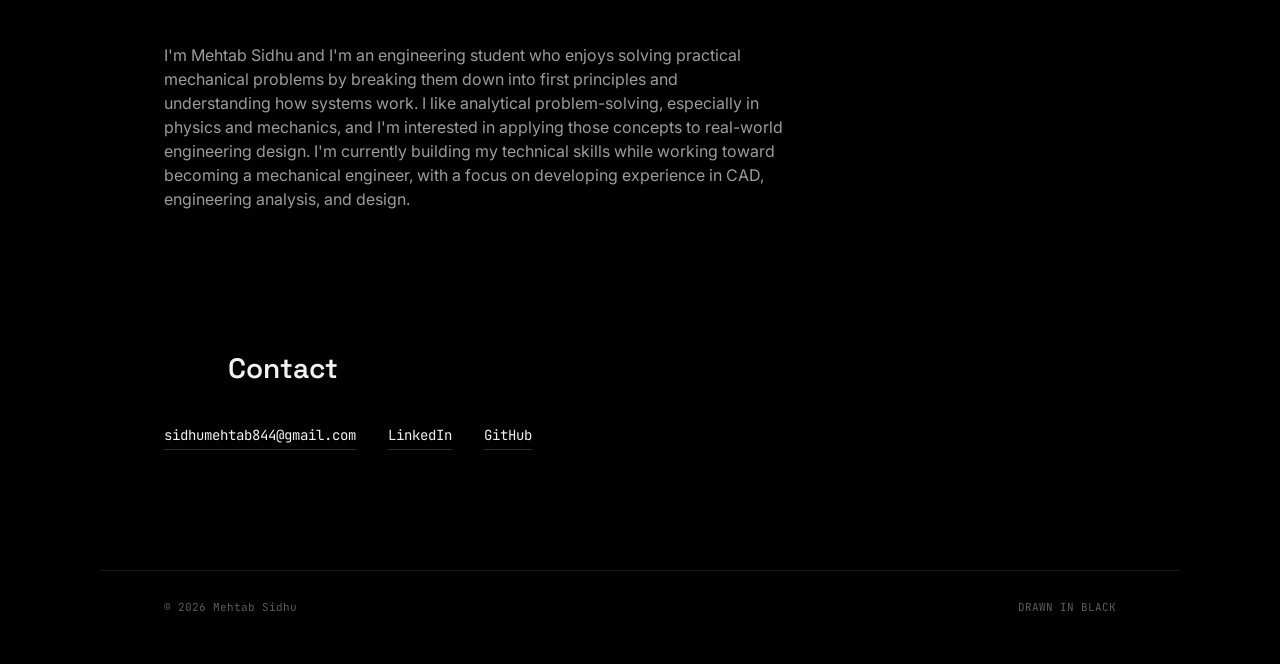
==== commit 45c09645: "Redesign black and white theme" ====
--- a/index.html
+++ b/index.html
@@ -20,6 +20,7 @@
     <nav class="nav">
       <a href="#work">Work</a>
       <a href="#about">About</a>
+      <a href="resume.pdf" target="_blank" rel="noopener">Resume</a>
       <a href="#contact">Contact</a>
     </nav>
   </div>
@@ -36,9 +37,8 @@
         <span class="accent">tolerance.</span>
       </h1>
       <p class="hero-sub">
-        This is a working record of mechanical engineering projects &mdash;
-        design, analysis, fabrication. The archive below is being built out
-        one project at a time.
+        This is a working record of engineering projects &mdash; design,
+        analysis, fabrication. Follow me along on the process!
       </p>
       <div class="hero-meta">
         <div class="meta-block">
@@ -47,7 +47,7 @@
         </div>
         <div class="meta-block">
           <span class="meta-label">DISCIPLINE</span>
-          <span class="meta-value">Mechanical / CAD / Fab</span>
+          <span class="meta-value">Undecided</span>
         </div>
         <div class="meta-block">
           <span class="meta-label">REV</span>
@@ -55,33 +55,30 @@
         </div>
       </div>
     </div>
-
-    <a href="#work" class="scroll-cue" aria-label="Scroll to projects">
-      <span class="scroll-cue-line"></span>
-      <span>SCROLL</span>
-    </a>
   </section>
 
   <section class="work" id="work">
     <div class="section-head">
       <h2>Projects</h2>
-      <p class="section-note">Each sheet fills in as a project is designed, built, and documented.</p>
     </div>
 
     <div class="project-grid">
 
-      <a class="project-card" data-status="active" href="projects/vex-9181g.html">
+      <a class="project-card" data-status="completed" href="projects/vex-9181g.html">
         <div class="card-corner tl"></div><div class="card-corner tr"></div>
         <div class="card-corner bl"></div><div class="card-corner br"></div>
         <div class="card-top">
           <span class="card-index">01</span>
-          <span class="card-status">ACTIVE</span>
+          <span class="card-status">
+            <svg class="lock-icon" viewBox="0 0 24 24" fill="none" stroke="currentColor" stroke-width="2" stroke-linecap="round" stroke-linejoin="round" aria-hidden="true"><rect x="5" y="11" width="14" height="10" rx="2"/><path d="M8 11V7a4 4 0 0 1 8 0v4"/></svg>
+            COMPLETED
+          </span>
         </div>
         <h3 class="card-title">VEX V5RC Robotics &mdash; Team 9181G</h3>
-        <p class="card-desc">Competition robot design and build across the High Stakes and Push Back seasons &mdash; CAD, fabrication, and iteration documented in the engineering notebook.</p>
+        <p class="card-desc">Competition robot design and build across the Over Under, High Stakes, and Push Back seasons &mdash; CAD, fabrication, and iteration documented in the engineering notebook.</p>
         <div class="card-spec">
           <span>PROGRAM &mdash; VEX V5RC</span>
-          <span>SEASONS &mdash; High Stakes / Push Back</span>
+          <span>SEASONS &mdash; Over Under / High Stakes / Push Back</span>
           <span>TEAM &mdash; 9181G</span>
         </div>
         <span class="card-view">VIEW PROJECT &rarr;</span>
@@ -92,7 +89,10 @@
         <div class="card-corner bl"></div><div class="card-corner br"></div>
         <div class="card-top">
           <span class="card-index">02</span>
-          <span class="card-status">PLANNED</span>
+          <span class="card-status">
+            <svg class="lock-icon" viewBox="0 0 24 24" fill="none" stroke="currentColor" stroke-width="2" stroke-linecap="round" stroke-linejoin="round" aria-hidden="true"><rect x="5" y="11" width="14" height="10" rx="2"/><path d="M8 11V7a4 4 0 0 1 7.75-1.5"/></svg>
+            PLANNED
+          </span>
         </div>
         <h3 class="card-title">Project title pending</h3>
         <p class="card-desc">A short description of the problem, the approach, and the outcome will go here once the project is underway.</p>
@@ -108,7 +108,10 @@
         <div class="card-corner bl"></div><div class="card-corner br"></div>
         <div class="card-top">
           <span class="card-index">03</span>
-          <span class="card-status">PLANNED</span>
+          <span class="card-status">
+            <svg class="lock-icon" viewBox="0 0 24 24" fill="none" stroke="currentColor" stroke-width="2" stroke-linecap="round" stroke-linejoin="round" aria-hidden="true"><rect x="5" y="11" width="14" height="10" rx="2"/><path d="M8 11V7a4 4 0 0 1 7.75-1.5"/></svg>
+            PLANNED
+          </span>
         </div>
         <h3 class="card-title">Project title pending</h3>
         <p class="card-desc">A short description of the problem, the approach, and the outcome will go here once the project is underway.</p>
@@ -124,7 +127,10 @@
         <div class="card-corner bl"></div><div class="card-corner br"></div>
         <div class="card-top">
           <span class="card-index">04</span>
-          <span class="card-status">PLANNED</span>
+          <span class="card-status">
+            <svg class="lock-icon" viewBox="0 0 24 24" fill="none" stroke="currentColor" stroke-width="2" stroke-linecap="round" stroke-linejoin="round" aria-hidden="true"><rect x="5" y="11" width="14" height="10" rx="2"/><path d="M8 11V7a4 4 0 0 1 7.75-1.5"/></svg>
+            PLANNED
+          </span>
         </div>
         <h3 class="card-title">Project title pending</h3>
         <p class="card-desc">A short description of the problem, the approach, and the outcome will go here once the project is underway.</p>
@@ -143,10 +149,14 @@
       <h2>About</h2>
     </div>
     <p class="about-text">
-      A few lines about your background, what kind of mechanical problems you
-      like working on, the tools you use (CAD package, FEA, manufacturing
-      methods), and what you're currently learning toward. Replace this
-      paragraph with your own voice &mdash; keep it short and specific.
+      I'm Mehtab Sidhu and I'm an engineering student who enjoys solving
+      practical mechanical problems by breaking them down into first
+      principles and understanding how systems work. I like analytical
+      problem-solving, especially in physics and mechanics, and I'm
+      interested in applying those concepts to real-world engineering
+      design. I'm currently building my technical skills while working
+      toward becoming a mechanical engineer, with a focus on developing
+      experience in CAD, engineering analysis, and design.
     </p>
   </section>
 
@@ -155,7 +165,7 @@
       <h2>Contact</h2>
     </div>
     <div class="contact-links">
-      <a href="mailto:sidhumehtab844@gmail.com" class="contact-link">Email</a>
+      <a href="mailto:sidhumehtab844@gmail.com" class="contact-link" id="email-link" data-email="sidhumehtab844@gmail.com">sidhumehtab844@gmail.com</a>
       <a href="https://www.linkedin.com/in/mehtabsidhu/" target="_blank" rel="noopener" class="contact-link">LinkedIn</a>
       <a href="https://github.com/mehtabss" target="_blank" rel="noopener" class="contact-link">GitHub</a>
     </div>
--- a/style.css
+++ b/style.css
@@ -1,9 +1,9 @@
 :root{
-  --bg: #030303;
-  --surface: #0d0d0e;
-  --surface-hover: #141415;
-  --border: #202020;
-  --border-strong: #333333;
+  --bg: #000000;
+  --surface: #060606;
+  --surface-hover: #0f0f0f;
+  --border: #1a1a1a;
+  --border-strong: #2e2e2e;
   --text: #f2f2f0;
   --text-muted: #9c9c9c;
   --text-dim: #5c5c5c;
@@ -232,12 +232,20 @@
 }
 .card-index{ color: var(--text-dim); }
 .card-status{
+  display: inline-flex;
+  align-items: center;
+  gap: 5px;
   color: var(--accent-dim);
   border: 1px solid var(--accent-dim);
   padding: 3px 8px;
 }
-.project-card[data-status="active"] .card-status{
+.project-card[data-status="completed"] .card-status{
   color: var(--accent); border-color: var(--accent);
+}
+.lock-icon{
+  width: 10px;
+  height: 10px;
+  flex-shrink: 0;
 }
 
 .card-title{
@@ -294,6 +302,28 @@
   transition: color .15s ease, border-color .15s ease;
 }
 .contact-link:hover{ color: var(--accent); border-color: var(--accent); }
+.contact-link.is-copied{ color: var(--accent); border-color: var(--accent); }
+
+/* ---------- social links (project pages) ---------- */
+.social-links{
+  display: flex;
+  gap: 28px;
+  margin-top: 32px;
+  flex-wrap: wrap;
+}
+.social-link{
+  display: inline-flex;
+  align-items: center;
+  gap: 8px;
+  font-family: var(--font-mono);
+  font-size: 12.5px;
+  letter-spacing: 0.04em;
+  text-decoration: none;
+  color: var(--text-muted);
+  transition: color .15s ease;
+}
+.social-link svg{ width: 18px; height: 18px; }
+.social-link:hover{ color: var(--accent); }
 
 /* ---------- project detail page ---------- */
 .breadcrumb{
@@ -467,9 +497,9 @@
   transition: opacity .4s ease;
   background: radial-gradient(
     circle at var(--mx, 50%) var(--my, 50%),
-    rgba(255, 59, 48, 0.16),
-    rgba(255, 255, 255, 0.05) 32%,
-    transparent 58%
+    rgba(255, 59, 48, 0.14),
+    rgba(255, 255, 255, 0.03) 12%,
+    transparent 22%
   );
   mix-blend-mode: screen;
 }
@@ -576,52 +606,42 @@
   .gate-button::before, .gate-button::after{ animation: none; }
 }
 
-/* ---------- scroll reveal / glitch-in ---------- */
-.reveal-item{ opacity: 0; }
+/* ---------- scroll reveal ---------- */
+.reveal-item{
+  opacity: 0;
+  transform: translateY(14px);
+}
 .reveal-item.is-visible{
   opacity: 1;
-  animation: glitch-in .5s steps(6) forwards;
-}
-@keyframes glitch-in{
-  0%{ clip-path: inset(0 0 100% 0); transform: translate(-6px,0); opacity: 0; }
-  16%{ clip-path: inset(45% 0 20% 0); transform: translate(4px,0); opacity: 1; }
-  32%{ clip-path: inset(10% 0 65% 0); transform: translate(-3px,0); }
-  48%{ clip-path: inset(70% 0 4% 0); transform: translate(2px,0); }
-  64%{ clip-path: inset(0 0 0 0); transform: translate(0,0); }
-  100%{ clip-path: inset(0 0 0 0); transform: translate(0,0); opacity: 1; }
+  transform: translateY(0);
+  transition: opacity .6s ease, transform .6s ease;
 }
 @media (prefers-reduced-motion: reduce){
-  .reveal-item{ opacity: 1; }
-  .reveal-item.is-visible{ animation: none; }
-}
-
-/* ---------- scroll cue ---------- */
-.scroll-cue{
+  .reveal-item{ opacity: 1; transform: none; }
+}
+
+/* ---------- twinkling stars ---------- */
+.stars-bg{
+  position: fixed;
+  inset: 0;
+  z-index: 0;
+  pointer-events: none;
+  overflow: hidden;
+}
+.twinkle-star{
   position: absolute;
-  left: var(--edge);
-  bottom: 32px;
-  display: flex;
-  flex-direction: column;
-  align-items: center;
-  gap: 10px;
-  text-decoration: none;
-  color: var(--text-dim);
-  font-family: var(--font-mono);
-  font-size: 10px;
-  letter-spacing: 0.15em;
-  animation: scroll-bounce 2.4s ease-in-out infinite;
-}
-.scroll-cue-line{ width: 1px; height: 34px; background: var(--border-strong); transition: background .15s ease; }
-.scroll-cue:hover{ color: var(--accent); }
-.scroll-cue:hover .scroll-cue-line{ background: var(--accent); }
-@keyframes scroll-bounce{ 0%, 100%{ transform: translateY(0); } 50%{ transform: translateY(6px); } }
-
-@media (max-width: 640px){
-  .scroll-cue{ display: none; }
-}
-
+  color: rgba(255,255,255,0.85);
+  opacity: 0;
+  animation-name: star-twinkle;
+  animation-iteration-count: infinite;
+  animation-timing-function: ease-in-out;
+}
+@keyframes star-twinkle{
+  0%, 100%{ opacity: 0; transform: scale(0.5); }
+  50%{ opacity: 1; transform: scale(1); }
+}
 @media (prefers-reduced-motion: reduce){
-  .scroll-cue{ animation: none; }
+  .stars-bg{ display: none; }
 }
 .site-footer{
   position: relative;
